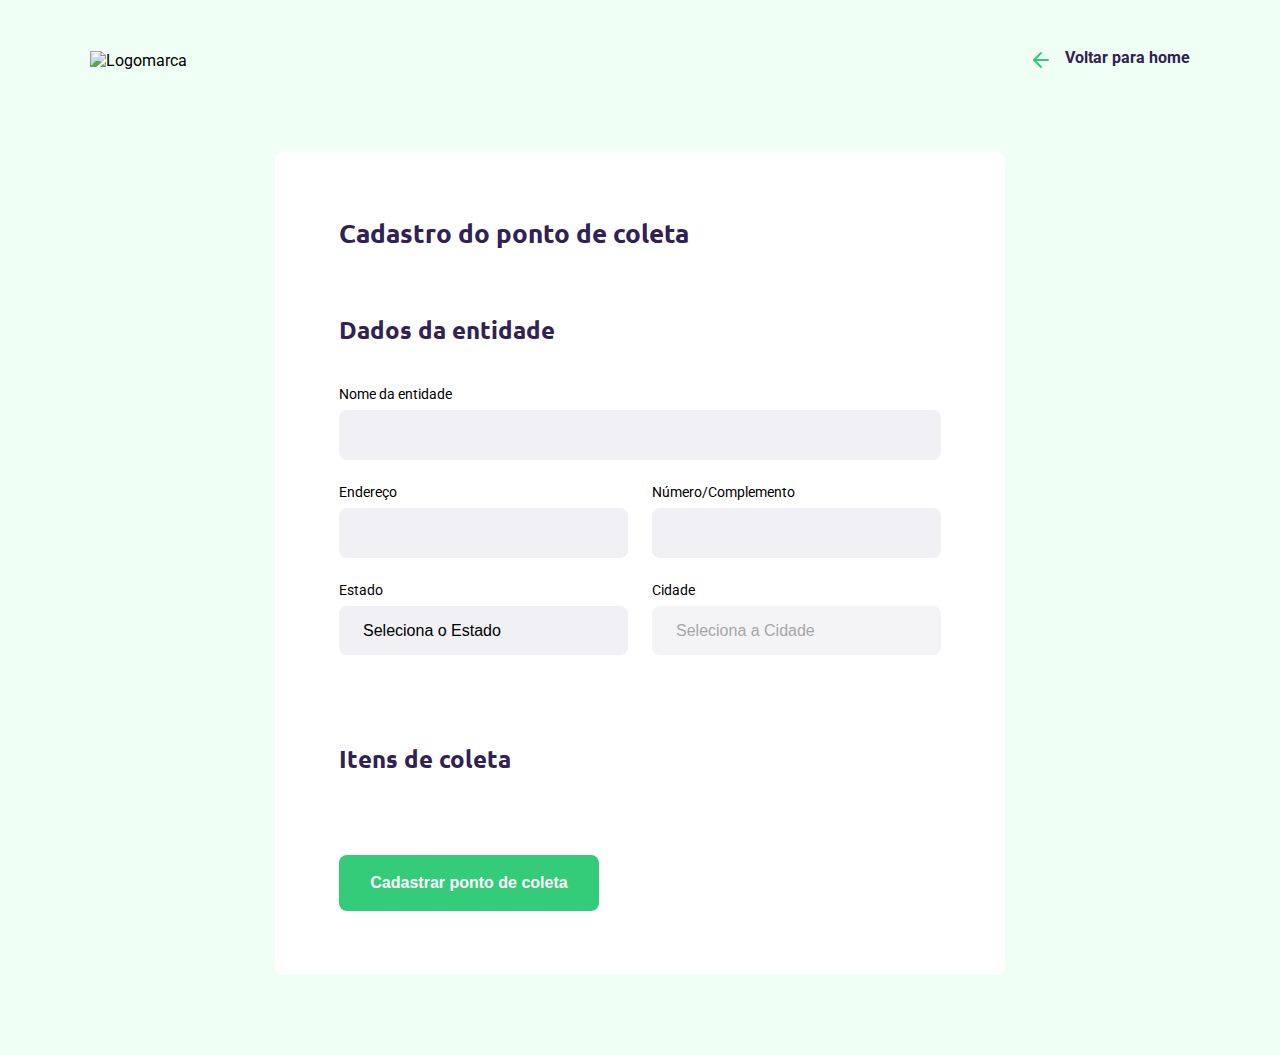
==== create-point.html @ 06fb7b37 "Merge pull request #4 from joaoreis01/stage" ====
<!DOCTYPE html>
<html lang="pt_br">
    <head>
        <meta charset="UTF-8"> 
        <meta name="viewport" content="width=device-width, initial-scale=1.0">
        <title>Criar um ponto de coleta</title>

        <link href="https://fonts.googleapis.com/css2?family=Roboto:wght@300;700&family=Ubuntu:wght@700&display=swap" rel="stylesheet">
        
        <link href="styles/main.css" rel="stylesheet">
        <link href="styles/create-point.css" rel="stylesheet">
        
        <link href="styles/responsive.css" rel="stylesheet">

    </head>
    <body>

    <div id="page-create-point">
    
            <header>
                <img src="/assets/logo.svg" alt="Logomarca">
                <a href="https://google.com.br">
                    <span></span>
                    Voltar para home
                </a>
            </header>
            <form action="">

                <h1>Cadastro do ponto de coleta</h1>

                <fieldset>
                    <legend>
                        <h2>Dados da entidade</h2>
                    </legend>

                    <div class="field">
                        <label for="name">Nome da entidade</label>
                        <input type="text" name="name">
                    </div>

                    <div class="field-group">
                        <div class="field">
                            <label for="address">Endereço</label>
                            <input type="text" name="address">
                        </div>
                        <div class="field">
                            <label for="address2">Número/Complemento</label>
                            <input type="text" name="address2">
                        </div>
                    </div>

                    <div class="field-group">

                        <div class="field">
                            <label for="state">Estado</label>
                            <select name="uf">
                                <option value="">Seleciona o Estado</option>
                            </select>
                        </div>

                        <div class="field">
                            <label for="city">Cidade</label>
                            <select name="city" disabled>
                                <option value="">Seleciona a Cidade</option>
                            </select>
                        </div>

                    </div>

                </fieldset>


                <fieldset>
                    <legend>
                        <h2>Itens de coleta</h2>
                    </legend>
                </fieldset>


                <button type="submit">Cadastrar ponto de coleta</button>
            </form>
    </div>



    </body>

</html>
</body>
</html>
---- styles/main.css ----
html{
    font-family: 'Roboto', sans-serif; 
}

:root{
    --title-color: #322153;
    --primary-color: #34cb79;
}

*{
    margin: 0;
    padding: 0;
    /*Torna border-box padrão para todos elementos,
    essa propriedade seta a margem como limite de espaço*/
    box-sizing: border-box;
}

/*BOX MODEL
Modelo de caixa
Toda caixa tem 
largura, altura, espaçamento, preenchimentos
bordas, cor, fundo, maneira que é vista pelo html
alinhamentos
*/
body{
    background-color: #f0fff5;
    -webkit-font-smoothing: antialiased;
}

a{
    text-decoration: none;
}

h1, h2, h3, h4, h5, h6{
    color: var(--title-color);
    font-family: 'Ubuntu', sans-serif;
}
---- styles/create-point.css ----
#page-create-point{
    width: 90%;
    max-width: 1100px;

    /*Alinhamento de caixa (pelo lado de fora) */
    margin: 0 auto;
}

#page-create-point header{
    margin-top: 48px;
    display: flex;
    justify-content: space-between;/*cola um espação entre os itens*/
    align-items: center; /*alinha no eixo Y*/ 
}

#page-create-point header a{
    color: var(--title-color);
    font-weight: bold;

    display: flex;
    
}

#page-create-point header a span{
    margin-right: 16px;
    background-image: url('../assets/arrow-left.svg');

    /*seta altura e largura para o span */
    width: 20px;
    height: 24px;

    display: flex; /*faz o span aparecer*/
}

form{
    background-color: white;

    /*Preenchimento interno*/
    padding: 64px;
    border-radius: 8px;

    /*80px p/ cima e baixo, automático para os lados centralizando o form*/
    margin: 80px auto;

    max-width: 730px;

}

form h1 {
    font-size: 26px;
}

form fieldset {
    margin-top: 64px;
    /*Desabilita bordas*/
    border: 0;
}

form legend {
    margin-bottom: 40px;
}

form legend h2 {
    font-size: 24px;
}

form .field {
    /*Faz os conteudos ocuparem todo espaço*/
    flex: 1;

    display: flex;
    flex-direction: column;

    margin-bottom: 24px;
}

form .field-group{
    display: flex;
}

form input, 
form select{
    background-color: #f0f0f5;

    border: 0;
    padding: 16px 24px;
    font-size: 16px;

    border-radius: 8px;

    /*Tira linha preta do redor do campo quando o mesmo é selecionado*/
    outline: none;
}

form select {
    /*Retira configurações dos browsers para o campo tipo select*/
    -webkit-appearance: none;
    -moz-appearance: none;
    appearance: none;
}

form label {
    font-size: 14px;
    margin-bottom: 8px;
}

/*Aplica no .field que vier seguido de outro .field, ou seja o segundo,
então já que o primeiro não tem um .fiel antes dele não se aplica o efeito*/
form .field-group .field + .field{
    margin-left: 24px;
}

form button{
    width: 260px;
    height: 56px;

    background-color: var(--primary-color);
    border-radius: 8px;

    color: white;
    font-weight: bold;
    font-size: 16px;

    border: 0;

    margin-top: 40px;

    
    transition: backgroud-color 400ms;
}

form button:hover{
    background-color: #2fb86e;
}
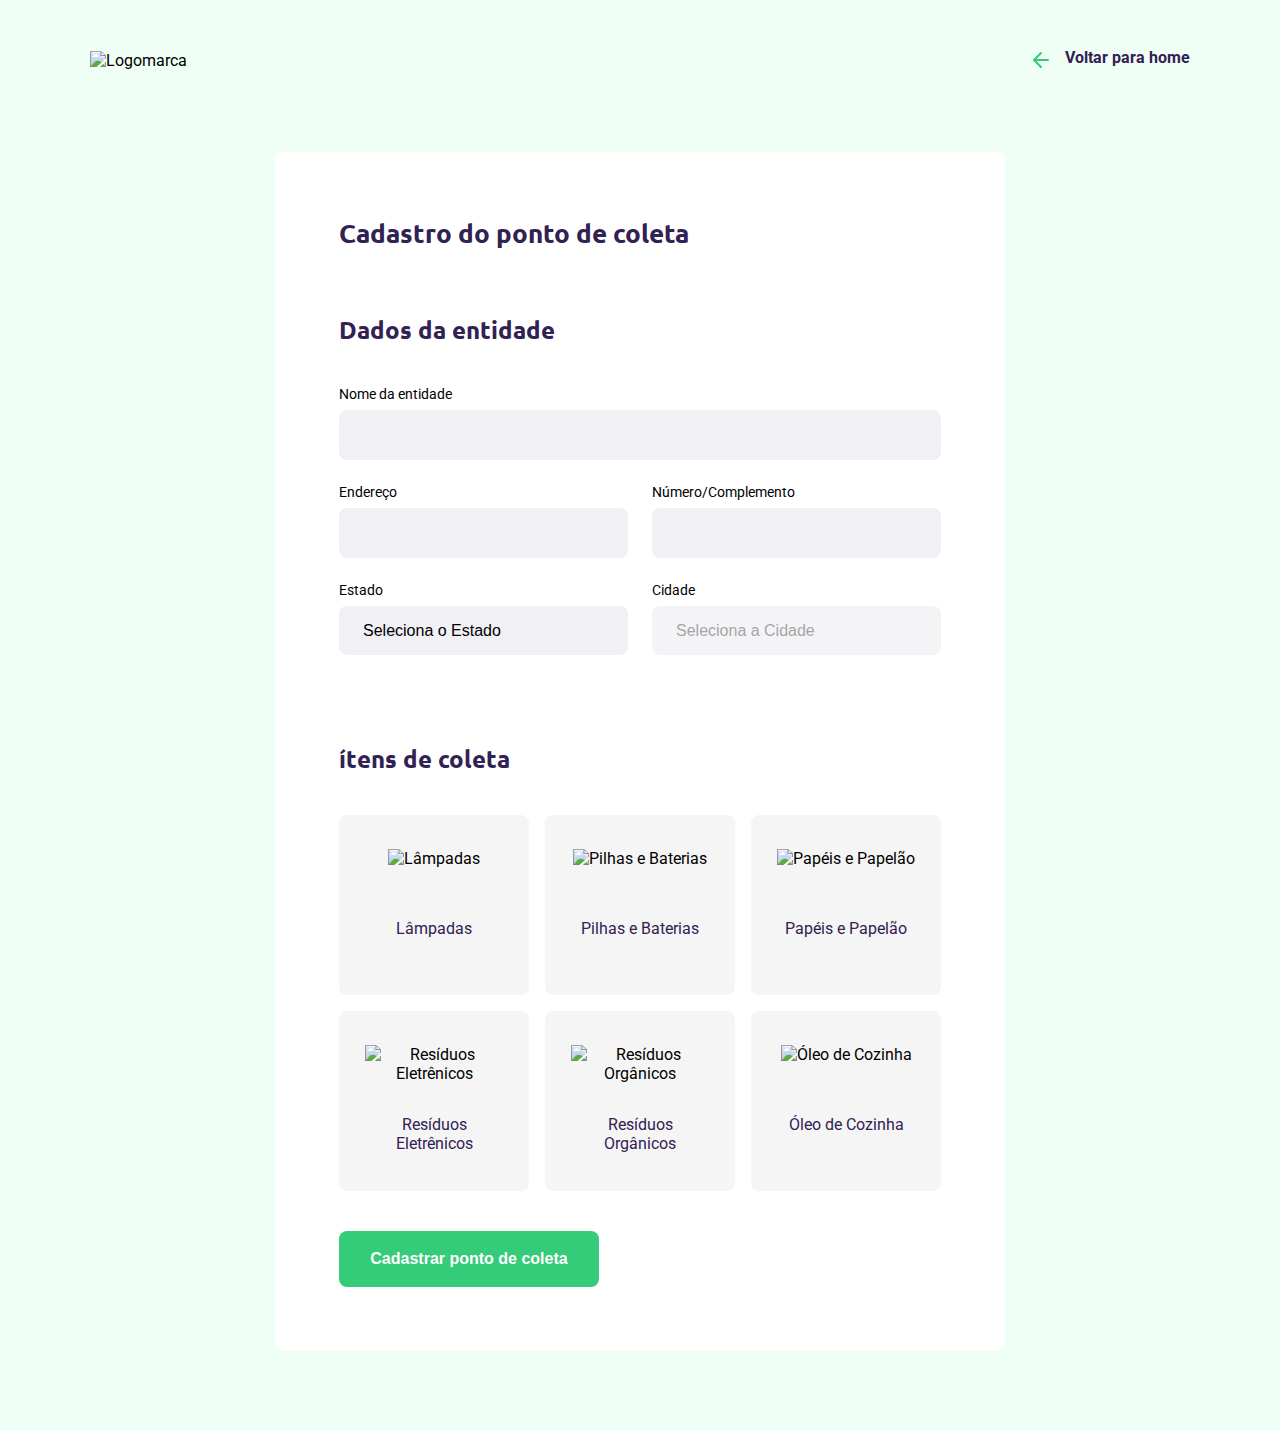
==== commit 85d5993f: "Merge pull request #6 from joaoreis01/stage" ====
--- a/create-point.html
+++ b/create-point.html
@@ -19,11 +19,12 @@
     
             <header>
                 <img src="/assets/logo.svg" alt="Logomarca">
-                <a href="https://google.com.br">
+                <a href="index.html">
                     <span></span>
                     Voltar para home
                 </a>
             </header>
+
             <form action="">
 
                 <h1>Cadastro do ponto de coleta</h1>
@@ -35,17 +36,17 @@
 
                     <div class="field">
                         <label for="name">Nome da entidade</label>
-                        <input type="text" name="name">
+                        <input type="text" name="name" required>
                     </div>
 
                     <div class="field-group">
                         <div class="field">
                             <label for="address">Endereço</label>
-                            <input type="text" name="address">
+                            <input type="text" name="address" required>
                         </div>
                         <div class="field">
                             <label for="address2">Número/Complemento</label>
-                            <input type="text" name="address2">
+                            <input type="text" name="address2" required>
                         </div>
                     </div>
 
@@ -53,14 +54,16 @@
 
                         <div class="field">
                             <label for="state">Estado</label>
-                            <select name="uf">
+                            <select name="uf" required>
                                 <option value="">Seleciona o Estado</option>
                             </select>
+
+                            <input type="hidden" name="state">
                         </div>
 
                         <div class="field">
                             <label for="city">Cidade</label>
-                            <select name="city" disabled>
+                            <select name="city" disabled required>
                                 <option value="">Seleciona a Cidade</option>
                             </select>
                         </div>
@@ -72,8 +75,38 @@
 
                 <fieldset>
                     <legend>
-                        <h2>Itens de coleta</h2>
+                        <h2>ítens de coleta</h2>
                     </legend>
+
+                    <div class="items-grid">
+                        <li data-id="1">
+                            <img src="/assets/lampadas.svg" alt="Lâmpadas">
+                            <span>Lâmpadas</span>
+                        </li>
+                        <li data-id="2">
+                            <img src="/assets/baterias.svg" alt="Pilhas e Baterias">
+                            <span>Pilhas e Baterias</span>
+                        </li>
+                        <li data-id="3">
+                            <img src="/assets/papeis-papelao.svg" alt="Papéis e Papelão">
+                            <span>Papéis e Papelão</span>
+                        </li>
+                        <li data-id="4">
+                            <img src="/assets/eletronicos.svg" alt="Resíduos Eletrênicos">
+                            <span>Resíduos Eletrênicos</span>
+                        </li>
+                        <li data-id="5">
+                            <img src="/assets/organicos.svg" alt="Resíduos Orgânicos">
+                            <span>Resíduos Orgânicos</span>
+                        </li>
+                        <li data-id="6">
+                            <img src="/assets/oleo.svg" alt="Óleo de Cozinha">
+                            <span>Óleo de Cozinha</span>
+                        </li>
+                    </div>
+
+                    <input type="hidden" name="items">
+
                 </fieldset>
 
 
@@ -82,7 +115,7 @@
     </div>
 
 
-
+        <script src="/scripts/create-point.js"></script>
     </body>
 
 </html>
--- a/styles/create-point.css
+++ b/styles/create-point.css
@@ -126,9 +126,59 @@
     margin-top: 40px;
 
     
-    transition: backgroud-color 400ms;
+    transition: background-color 500ms;
 }
 
 form button:hover{
     background-color: #2fb86e;
+}
+
+.items-grid{
+    display: grid;
+    grid-template-columns: 1fr 1fr 1fr;
+    gap: 16px;
+}
+
+.items-grid li{
+    background-color: #f5f5f5;
+    list-style: none;
+
+    border: 2px solid #f5f5f5;
+    border-radius: 8px;
+
+    height: 180px;
+
+    padding: 32px 24px 16px;
+
+    display: flex;
+    flex-direction: column;
+    align-items: center;
+    justify-content: space-between;
+
+    text-align: center;
+
+    cursor: pointer;
+}
+
+.items-grid li span {
+    margin-top: 12px;
+    /*Flex 1 preenche todo espaço possível*/
+    flex: 1;
+
+    /*Alinha ao meio*/
+    display: flex;
+    align-items: center;
+
+    color: var(--title-color);
+}
+
+/*Procuto nos li o que tenha a classe selected*/
+.items-grid li.selected{
+    background: #e1faec ;
+    border: 2px solid #34cb79;
+}
+
+.items-grid li img,
+.items-grid li span{
+    pointer-events: none;
 }